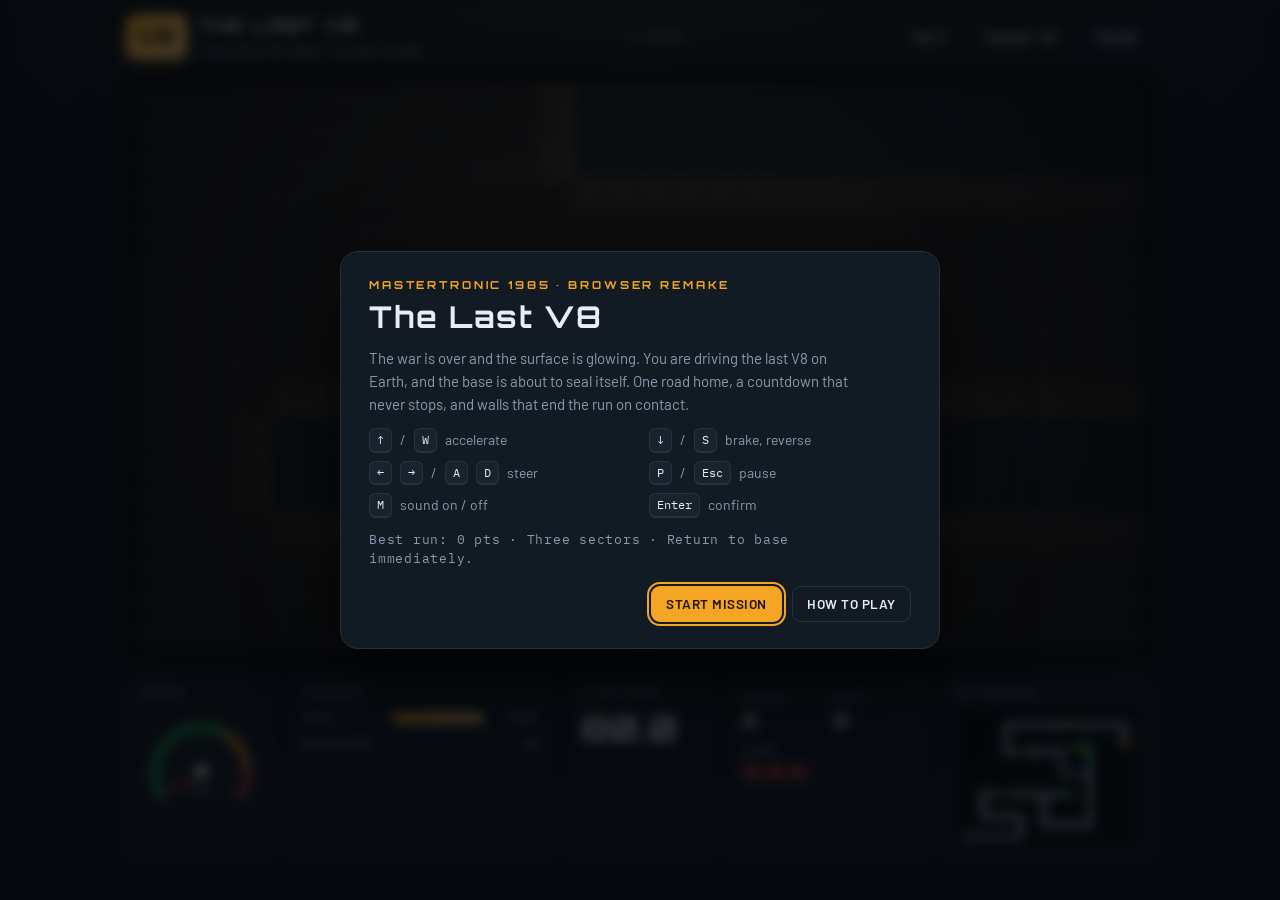
==== index.html @ 4dd0c377 "Browser remake of The Last V8 Canvas driving game with three sectors, momentum physics, checkpoints," ====
<!DOCTYPE html>
<html lang="en" data-theme="dark">
<head>
<meta charset="utf-8">
<meta name="viewport" content="width=device-width, initial-scale=1, viewport-fit=cover">
<title>The Last V8</title>
<meta name="description" content="A browser remake of the 1985 Commodore 64 classic The Last V8: drive the last car on Earth back to base before the countdown ends.">
<link rel="preconnect" href="https://fonts.googleapis.com">
<link rel="preconnect" href="https://fonts.gstatic.com" crossorigin>
<link href="https://fonts.googleapis.com/css2?family=Orbitron:wght@700;900&family=Barlow:wght@400;500;600&family=IBM+Plex+Mono:wght@400;600&display=swap" rel="stylesheet">
<link rel="stylesheet" href="css/style.css">
</head>
<body>
<div class="app">
  <header class="topbar">
    <div class="brand">
      <span class="brand-mark">V8</span>
      <div><h1>The Last V8</h1><p>Commodore 64 classic · browser remake</p></div>
    </div>
    <div class="sector" id="sector">Standby</div>
    <div class="topbar-actions">
      <button class="btn ghost" id="btnHelp" type="button">Help</button>
      <button class="btn ghost" id="btnSound" type="button">Sound: on</button>
      <button class="btn" id="btnPause" type="button">Pause</button>
    </div>
  </header>

  <main class="stage">
    <div class="screen">
      <canvas id="game" width="960" height="540" aria-label="Game view"></canvas>
      <div class="banner" id="banner"></div>
      <div class="touch" id="touch" aria-label="Touch controls">
        <button class="t-left" data-key="left" type="button" aria-label="Steer left">&#9664;</button>
        <button class="t-right" data-key="right" type="button" aria-label="Steer right">&#9654;</button>
        <button class="t-brake" data-key="down" type="button" aria-label="Brake">&#9660;</button>
        <button class="t-gas" data-key="up" type="button" aria-label="Accelerate">&#9650;</button>
      </div>
    </div>

    <section class="dash" aria-label="Dashboard">
      <div class="card">
        <span class="k">Speed</span>
        <div class="gauge">
          <svg id="gauge" viewBox="0 0 120 84" aria-hidden="true"></svg>
          <div class="gauge-val"><span id="speedVal">0</span><small>MPH</small></div>
        </div>
      </div>
      <div class="card">
        <span class="k">Systems</span>
        <div class="bar-row"><span class="k">Fuel</span><div class="bar"><div class="bar-fill fuel" id="fuelBar"></div></div><span class="bar-val" id="fuelVal">100%</span></div>
        <div class="bar-row"><span class="k">Radiation</span><div class="bar"><div class="bar-fill rad" id="radBar" style="width:0%"></div></div><span class="bar-val" id="radVal">0%</span></div>
      </div>
      <div class="card timer-card" id="timerCard">
        <span class="k">Countdown</span>
        <div class="timer" id="timeVal">80.0</div>
      </div>
      <div class="card">
        <div class="stats">
          <div><span class="k">Score</span><b id="scoreVal">0</b></div>
          <div><span class="k">Best</span><b id="hiVal">0</b></div>
          <div style="grid-column: span 2"><span class="k">Cars</span><div class="lives" id="lives"></div></div>
        </div>
      </div>
      <div class="card mini-card">
        <span class="k">Sector map</span>
        <canvas id="minimap" width="192" height="144" aria-label="Sector map"></canvas>
      </div>
    </section>
  </main>

  <div class="modal-backdrop hidden" id="modal">
    <div class="modal" role="dialog" aria-modal="true" aria-labelledby="modalTitle">
      <div class="kicker" id="modalKicker"></div>
      <h2 id="modalTitle"></h2>
      <div id="modalBody"></div>
      <div class="actions" id="modalActions"></div>
    </div>
  </div>
</div>

<script src="js/levels.js"></script>
<script src="js/audio.js"></script>
<script src="js/game.js"></script>
</body>
</html>
---- css/style.css ----
/* The Last V8 — cockpit chrome. Tokens first, components through tokens only. */
:root {
  --bg: #eef1f5;
  --bg-glow: rgba(232, 147, 28, 0.10);
  --panel: #ffffff;
  --panel-2: #f3f5f8;
  --line: #d4dbe4;
  --text: #0f1720;
  --muted: #5b6b7d;
  --accent: #e8931c;
  --accent-ink: #1a1207;
  --accent-2: #0f9d8a;
  --danger: #d93025;
  --ok: #1f9d55;
  --bezel: #0b0f14;
  --bezel-line: rgba(255, 255, 255, 0.06);
  --shadow: 0 12px 32px rgba(15, 23, 32, 0.12);
  --radius: 14px;
  --font-ui: 'Barlow', 'Segoe UI', system-ui, -apple-system, sans-serif;
  --font-display: 'Orbitron', 'Barlow', 'Segoe UI', sans-serif;
  --font-mono: 'IBM Plex Mono', ui-monospace, Consolas, 'Courier New', monospace;
}
@media (prefers-color-scheme: dark) {
  :root:not([data-theme="light"]) {
    --bg: #0b1016;
    --bg-glow: rgba(245, 165, 36, 0.08);
    --panel: #121a23;
    --panel-2: #18232e;
    --line: #243241;
    --text: #e6edf3;
    --muted: #8b9bb0;
    --accent: #f5a524;
    --accent-ink: #1a1207;
    --accent-2: #2dd4bf;
    --danger: #ef4444;
    --ok: #22c55e;
    --bezel: #05080b;
    --bezel-line: rgba(255, 255, 255, 0.05);
    --shadow: 0 14px 40px rgba(0, 0, 0, 0.5);
  }
}
:root[data-theme="dark"] {
  --bg: #0b1016;
  --bg-glow: rgba(245, 165, 36, 0.08);
  --panel: #121a23;
  --panel-2: #18232e;
  --line: #243241;
  --text: #e6edf3;
  --muted: #8b9bb0;
  --accent: #f5a524;
  --accent-ink: #1a1207;
  --accent-2: #2dd4bf;
  --danger: #ef4444;
  --ok: #22c55e;
  --bezel: #05080b;
  --bezel-line: rgba(255, 255, 255, 0.05);
  --shadow: 0 14px 40px rgba(0, 0, 0, 0.5);
}

* { box-sizing: border-box; }
html, body { margin: 0; min-height: 100%; }
body {
  background: var(--bg);
  background-image: radial-gradient(1100px 520px at 50% -8%, var(--bg-glow), transparent 65%);
  color: var(--text);
  font-family: var(--font-ui);
  font-size: 15px;
  line-height: 1.45;
  -webkit-font-smoothing: antialiased;
}
.app { max-width: 1060px; margin: 0 auto; padding-block: 14px 28px; padding-inline: 16px; display: flex; flex-direction: column; gap: 14px; }

/* ----- top bar ----- */
.topbar { display: flex; align-items: center; justify-content: space-between; gap: 12px; flex-wrap: wrap; }
.brand { display: flex; align-items: center; gap: 12px; }
.brand-mark {
  font-family: var(--font-display); font-weight: 900; font-size: 20px; letter-spacing: 0.04em;
  color: var(--accent-ink); background: linear-gradient(135deg, var(--accent), #ffd27a);
  padding: 8px 11px; border-radius: 10px; box-shadow: 0 4px 14px rgba(245, 165, 36, 0.35);
}
.brand h1 { margin: 0; font-family: var(--font-display); font-size: 17px; letter-spacing: 0.14em; text-transform: uppercase; font-weight: 700; }
.brand p { margin: 2px 0 0; color: var(--muted); font-size: 12.5px; }
.sector { font-family: var(--font-mono); font-size: 12.5px; color: var(--muted); letter-spacing: 0.08em; text-transform: uppercase; }
.topbar-actions { display: flex; gap: 8px; flex-wrap: wrap; }

.btn {
  font: 600 13.5px/1 var(--font-ui); letter-spacing: 0.04em; text-transform: uppercase;
  color: var(--text); background: var(--panel); border: 1px solid var(--line); border-radius: 9px;
  padding: 10px 14px; cursor: pointer; transition: transform 0.08s ease, background 0.15s ease, border-color 0.15s ease;
}
.btn:hover { border-color: var(--accent); }
.btn:active { transform: translateY(1px); }
.btn:focus-visible { outline: 2px solid var(--accent); outline-offset: 2px; }
.btn.primary { background: var(--accent); color: var(--accent-ink); border-color: transparent; }
.btn.primary:hover { filter: brightness(1.06); }
.btn.ghost { background: transparent; }

/* ----- screen ----- */
.stage { display: flex; flex-direction: column; gap: 12px; }
.screen {
  position: relative; background: var(--bezel); border-radius: var(--radius); padding: 10px;
  box-shadow: var(--shadow), inset 0 0 0 1px var(--bezel-line);
}
#game { display: block; width: 100%; max-width: 100%; aspect-ratio: 16 / 9; border-radius: 8px; background: #000; }
.banner {
  position: absolute; left: 50%; top: 16%; transform: translate(-50%, -50%);
  font-family: var(--font-display); font-weight: 700; font-size: clamp(13px, 2.6vw, 26px); letter-spacing: 0.2em; text-transform: uppercase;
  color: #fff; text-shadow: 0 0 18px rgba(245, 165, 36, 0.85), 0 2px 0 #000; white-space: nowrap; opacity: 0; pointer-events: none;
}
.banner.show { animation: bannerIn 2.4s ease forwards; }
.banner.warn { color: #ffd27a; }
.banner.danger { color: #ff7a66; text-shadow: 0 0 18px rgba(239, 68, 68, 0.9), 0 2px 0 #000; }
.banner.ok { color: #7cf5df; text-shadow: 0 0 18px rgba(45, 212, 191, 0.9), 0 2px 0 #000; }
@keyframes bannerIn {
  0% { opacity: 0; transform: translate(-50%, -50%) scale(0.92); }
  10% { opacity: 1; transform: translate(-50%, -50%) scale(1.04); }
  20% { transform: translate(-50%, -50%) scale(1); }
  80% { opacity: 1; }
  100% { opacity: 0; }
}

/* touch controls: only on coarse pointers */
.touch { display: none; position: absolute; inset: 10px; pointer-events: none; }
@media (pointer: coarse) { .touch { display: block; } }
.touch button {
  pointer-events: auto; position: absolute; width: 62px; height: 62px; border-radius: 50%;
  border: 1px solid rgba(255, 255, 255, 0.28); background: rgba(255, 255, 255, 0.14); color: #fff;
  font: 700 20px/1 var(--font-display); touch-action: none; user-select: none; -webkit-user-select: none; backdrop-filter: blur(2px);
}
.touch button:active, .touch button.on { background: rgba(245, 165, 36, 0.55); }
.touch .t-left { left: 14px; bottom: 14px; }
.touch .t-right { left: 88px; bottom: 14px; }
.touch .t-gas { right: 14px; bottom: 14px; }
.touch .t-brake { right: 88px; bottom: 14px; }

/* ----- dashboard ----- */
.dash { display: grid; grid-template-columns: 150px minmax(180px, 1fr) 150px 200px 214px; gap: 12px; align-items: stretch; }
.card { background: var(--panel); border: 1px solid var(--line); border-radius: var(--radius); padding: 12px 14px; display: flex; flex-direction: column; gap: 8px; min-width: 0; }
.k { font-size: 11px; letter-spacing: 0.16em; text-transform: uppercase; color: var(--muted); font-weight: 600; }

.gauge { position: relative; width: 120px; height: 84px; margin: 0 auto; }
.gauge svg { width: 120px; height: 84px; display: block; overflow: visible; }
.gauge .arc { fill: none; stroke: var(--line); stroke-width: 6; stroke-linecap: round; }
.gauge .arc.ok { stroke: var(--ok); }
.gauge .arc.warn { stroke: var(--accent); }
.gauge .arc.hot { stroke: var(--danger); }
.gauge .tick { stroke: var(--muted); stroke-width: 1.5; }
.gauge .needle { stroke: var(--danger); stroke-width: 2.5; stroke-linecap: round; }
.gauge .hub { fill: var(--text); }
.gauge-val { position: absolute; left: 0; right: 0; bottom: -2px; text-align: center; font-family: var(--font-display); font-size: 18px; font-weight: 700; font-variant-numeric: tabular-nums; }
.gauge-val small { display: block; font: 600 10px/1 var(--font-ui); letter-spacing: 0.16em; color: var(--muted); margin-top: 2px; }

.bar-row { display: grid; grid-template-columns: 78px 1fr 44px; align-items: center; gap: 10px; }
.bar { height: 12px; background: var(--panel-2); border: 1px solid var(--line); border-radius: 999px; overflow: hidden; }
.bar-fill { height: 100%; width: 100%; border-radius: 999px; transition: width 0.12s linear, background 0.3s ease; }
.bar-fill.fuel { background: linear-gradient(90deg, var(--accent), #ffd27a); }
.bar-fill.fuel.low { background: var(--danger); animation: blink 0.8s steps(2) infinite; }
.bar-fill.rad { background: linear-gradient(90deg, var(--ok), #a3e635); }
.bar-fill.rad.high { background: linear-gradient(90deg, #f59e0b, var(--danger)); }
.bar-fill.rad.crit { background: var(--danger); animation: blink 0.5s steps(2) infinite; }
.bar-val { font-family: var(--font-mono); font-size: 12.5px; text-align: right; font-variant-numeric: tabular-nums; color: var(--muted); }
@keyframes blink { 50% { opacity: 0.45; } }

.timer { font-family: var(--font-display); font-size: 34px; font-weight: 700; letter-spacing: 0.04em; font-variant-numeric: tabular-nums; line-height: 1; margin-top: 2px; }
.timer-card.urgent .timer { color: var(--danger); animation: blink 0.6s steps(2) infinite; }
.timer-card.urgent { border-color: var(--danger); }

.stats { display: grid; grid-template-columns: 1fr 1fr; gap: 6px 12px; }
.stats b { display: block; font-family: var(--font-display); font-size: 17px; font-weight: 700; font-variant-numeric: tabular-nums; margin-top: 2px; }
.lives { display: flex; gap: 5px; margin-top: 6px; min-height: 12px; }
.lives i { width: 18px; height: 10px; border-radius: 3px; background: var(--danger); box-shadow: inset 0 0 0 2px rgba(0,0,0,0.25); }

.mini-card canvas { width: 100%; height: auto; display: block; border-radius: 6px; background: #05080b; image-rendering: pixelated; }

/* ----- modal ----- */
.modal-backdrop { position: fixed; inset: 0; background: rgba(5, 8, 11, 0.74); backdrop-filter: blur(6px); display: flex; align-items: center; justify-content: center; padding: 16px; z-index: 50; }
.modal-backdrop.hidden { display: none; }
.modal {
  width: min(600px, 100%); max-height: calc(100% - 16px); overflow: auto; background: var(--panel); border: 1px solid var(--line); border-radius: 18px;
  padding: 26px 28px; box-shadow: 0 30px 80px rgba(0, 0, 0, 0.6); animation: pop 0.22s ease-out;
}
@keyframes pop { from { opacity: 0; transform: translateY(10px) scale(0.98); } to { opacity: 1; transform: none; } }
.modal .kicker { color: var(--accent); font-family: var(--font-display); font-size: 11px; letter-spacing: 0.26em; text-transform: uppercase; font-weight: 700; }
.modal h2 { font-family: var(--font-display); font-size: 30px; margin: 6px 0 12px; letter-spacing: 0.06em; text-wrap: balance; line-height: 1.15; }
.modal p { color: var(--muted); line-height: 1.55; margin: 0 0 12px; max-width: 60ch; }
.modal .actions { display: flex; gap: 10px; justify-content: flex-end; margin-top: 18px; flex-wrap: wrap; }
.keys { display: grid; grid-template-columns: repeat(2, 1fr); gap: 8px 18px; margin: 12px 0; font-size: 14px; }
.keys div { display: flex; align-items: center; gap: 8px; color: var(--muted); }
kbd { font-family: var(--font-mono); font-size: 12px; color: var(--text); background: var(--panel-2); border: 1px solid var(--line); border-bottom-width: 2px; border-radius: 6px; padding: 2px 7px; }
.stat-grid { display: grid; grid-template-columns: repeat(3, 1fr); gap: 10px; margin-top: 4px; }
.stat-grid div { background: var(--panel-2); border-radius: 10px; padding: 10px 12px; }
.stat-grid b { display: block; font-family: var(--font-display); font-size: 20px; font-weight: 700; margin-top: 4px; font-variant-numeric: tabular-nums; }
.legend { display: grid; grid-template-columns: 1fr 1fr; gap: 7px 16px; font-size: 13.5px; color: var(--muted); margin: 10px 0 4px; }
.legend i { display: inline-block; width: 14px; height: 14px; border-radius: 3px; vertical-align: -2px; margin-right: 8px; }
.check { display: flex; align-items: center; gap: 10px; font-size: 14px; color: var(--muted); margin-top: 8px; }
.check input { accent-color: var(--accent); width: 16px; height: 16px; }
.hi-note { font-family: var(--font-mono); font-size: 12.5px; color: var(--muted); letter-spacing: 0.06em; }

/* ----- responsive ----- */
@media (max-width: 940px) {
  .dash { grid-template-columns: 1fr 1fr; }
  .mini-card { grid-column: span 2; }
}
@media (max-width: 560px) {
  .dash { grid-template-columns: 1fr; }
  .mini-card { grid-column: auto; }
  .modal { padding: 20px; }
  .modal h2 { font-size: 24px; }
  .stat-grid { grid-template-columns: 1fr; }
  .keys, .legend { grid-template-columns: 1fr; }
}
@media (prefers-reduced-motion: reduce) {
  .modal { animation: none; }
  .bar-fill, .btn { transition: none; }
}
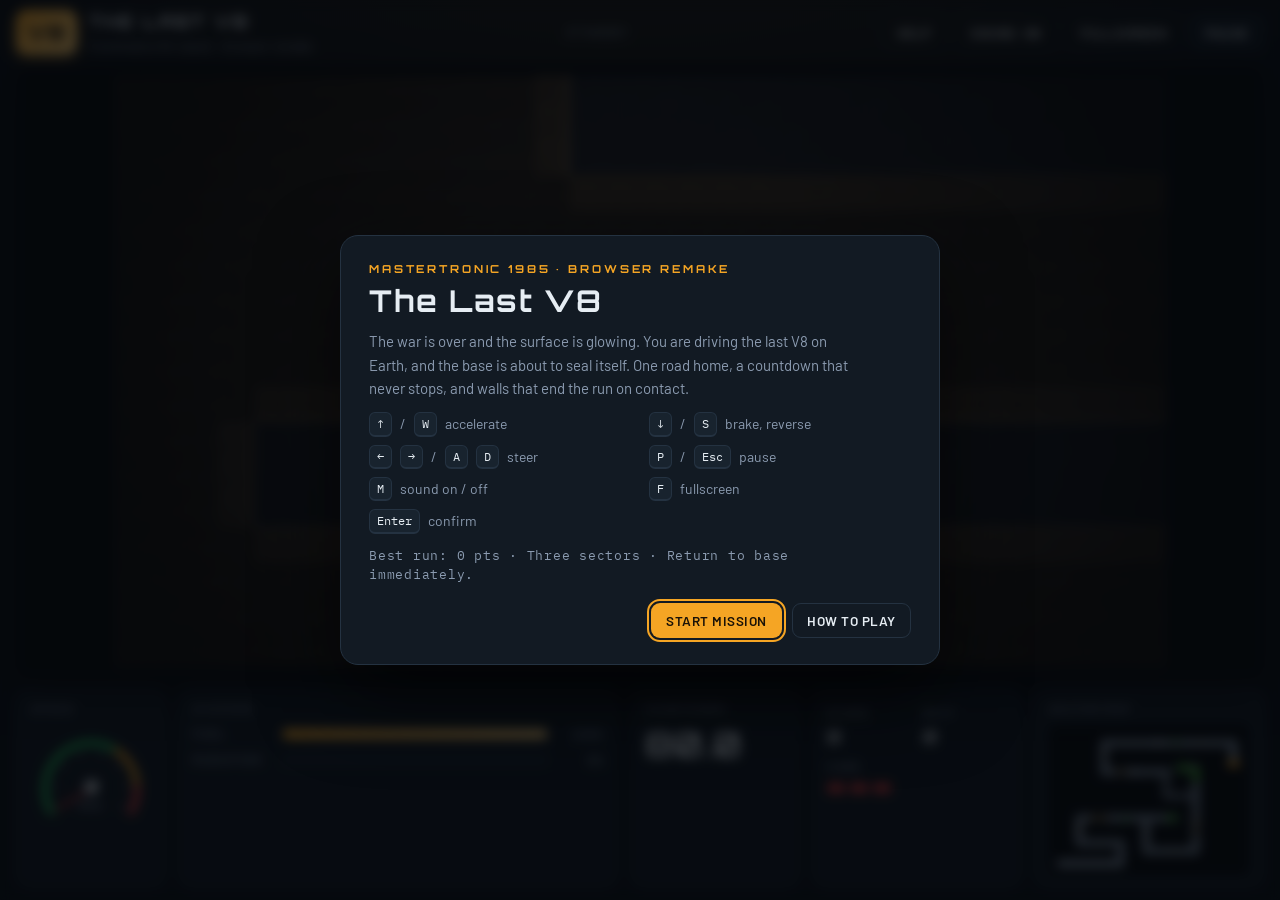
==== commit b549446c: "Full-screen cockpit layout and fullscreen toggle Game view fills the viewport between top bar and da" ====
--- a/index.html
+++ b/index.html
@@ -21,6 +21,7 @@
     <div class="topbar-actions">
       <button class="btn ghost" id="btnHelp" type="button">Help</button>
       <button class="btn ghost" id="btnSound" type="button">Sound: on</button>
+      <button class="btn ghost" id="btnFull" type="button">Fullscreen</button>
       <button class="btn" id="btnPause" type="button">Pause</button>
     </div>
   </header>
--- a/css/style.css
+++ b/css/style.css
@@ -196,6 +196,18 @@
 .check input { accent-color: var(--accent); width: 16px; height: 16px; }
 .hi-note { font-family: var(--font-mono); font-size: 12.5px; color: var(--muted); letter-spacing: 0.06em; }
 
+/* ----- full-screen cockpit: the game view takes every pixel between the top bar and the dashboard ----- */
+@media (min-width: 900px) and (min-height: 560px) {
+  html, body { height: 100%; }
+  body { overflow: hidden; }
+  .app { height: 100%; max-width: none; display: grid; grid-template-rows: auto minmax(0, 1fr); gap: 10px; padding-block: 10px 12px; }
+  .stage { display: grid; grid-template-rows: minmax(0, 1fr) auto; gap: 10px; min-height: 0; }
+  .screen { min-height: 0; }
+  #game { position: absolute; inset: 10px; width: calc(100% - 20px); height: calc(100% - 20px); aspect-ratio: auto; object-fit: contain; background: transparent; }
+  .dash { grid-template-columns: 150px minmax(220px, 440px) 170px 210px 230px; justify-content: center; }
+}
+:fullscreen .app { padding-block: 8px; }
+
 /* ----- responsive ----- */
 @media (max-width: 940px) {
   .dash { grid-template-columns: 1fr 1fr; }
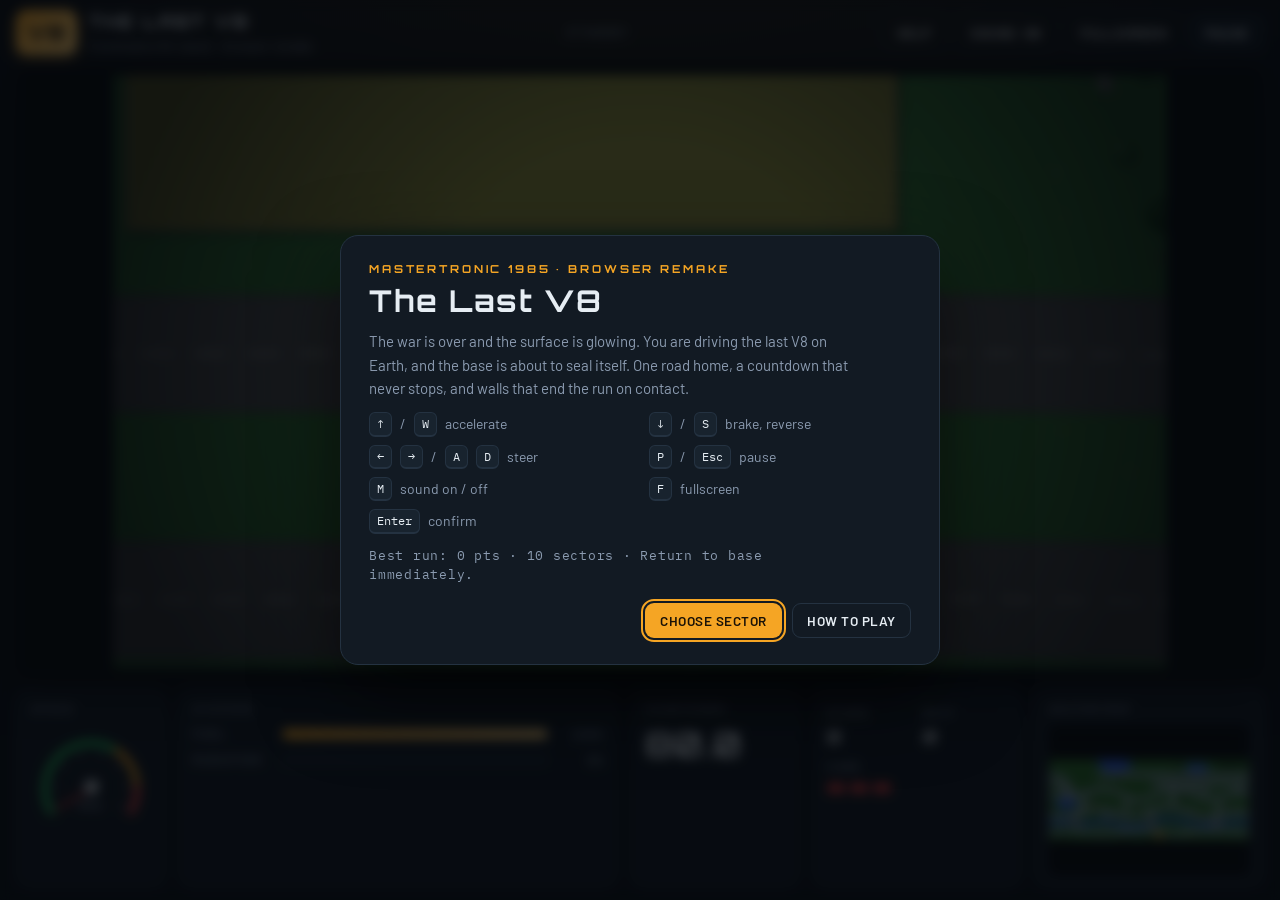
==== commit 4eb25cac: "Riverlands as a wrapping vector map, Sci-Base sector, five generated sectors Riverlands is now model" ====
--- a/index.html
+++ b/index.html
@@ -80,6 +80,7 @@
 </div>
 
 <script src="js/levels.js"></script>
+<script src="js/vector.js"></script>
 <script src="js/audio.js"></script>
 <script src="js/game.js"></script>
 </body>
--- a/css/style.css
+++ b/css/style.css
@@ -195,6 +195,30 @@
 .check { display: flex; align-items: center; gap: 10px; font-size: 14px; color: var(--muted); margin-top: 8px; }
 .check input { accent-color: var(--accent); width: 16px; height: 16px; }
 .hi-note { font-family: var(--font-mono); font-size: 12.5px; color: var(--muted); letter-spacing: 0.06em; }
+.modal.wide { width: min(900px, 100%); }
+
+/* ----- sector select ----- */
+.level-grid { display: grid; grid-template-columns: repeat(3, 1fr); gap: 12px; margin-top: 4px; }
+@media (max-width: 760px) { .level-grid { grid-template-columns: 1fr 1fr; } }
+.level-card {
+  display: flex; flex-direction: column; text-align: left; padding: 0; overflow: hidden; cursor: pointer;
+  font: inherit; color: var(--text); background: var(--panel-2); border: 1px solid var(--line); border-radius: 12px;
+  transition: transform 0.12s ease, border-color 0.12s ease, box-shadow 0.12s ease;
+}
+.level-card:hover { border-color: var(--accent); transform: translateY(-2px); box-shadow: var(--shadow); }
+.level-card:focus-visible { outline: 2px solid var(--accent); outline-offset: 2px; border-color: var(--accent); }
+.lc-pic { position: relative; background: #05080b; }
+.lc-pic canvas { display: block; width: 100%; height: auto; aspect-ratio: 16 / 9; }
+.lc-num, .lc-badge {
+  position: absolute; top: 8px; font-family: var(--font-display); font-size: 10px; font-weight: 700; letter-spacing: 0.18em; text-transform: uppercase;
+  padding: 4px 8px; border-radius: 6px; background: rgba(5, 8, 11, 0.78); color: #ffd27a;
+}
+.lc-num { left: 8px; }
+.lc-badge { right: 8px; color: #7cf5df; }
+.lc-body { display: flex; flex-direction: column; gap: 3px; padding: 10px 12px 12px; }
+.lc-name { font-family: var(--font-display); font-size: 14px; font-weight: 700; letter-spacing: 0.06em; }
+.lc-tag { color: var(--muted); font-size: 13.5px; }
+.lc-meta { font-family: var(--font-mono); font-size: 11.5px; color: var(--muted); letter-spacing: 0.04em; margin-top: 3px; }
 
 /* ----- full-screen cockpit: the game view takes every pixel between the top bar and the dashboard ----- */
 @media (min-width: 900px) and (min-height: 560px) {
@@ -219,7 +243,7 @@
   .modal { padding: 20px; }
   .modal h2 { font-size: 24px; }
   .stat-grid { grid-template-columns: 1fr; }
-  .keys, .legend { grid-template-columns: 1fr; }
+  .keys, .legend, .level-grid { grid-template-columns: 1fr; }
 }
 @media (prefers-reduced-motion: reduce) {
   .modal { animation: none; }
